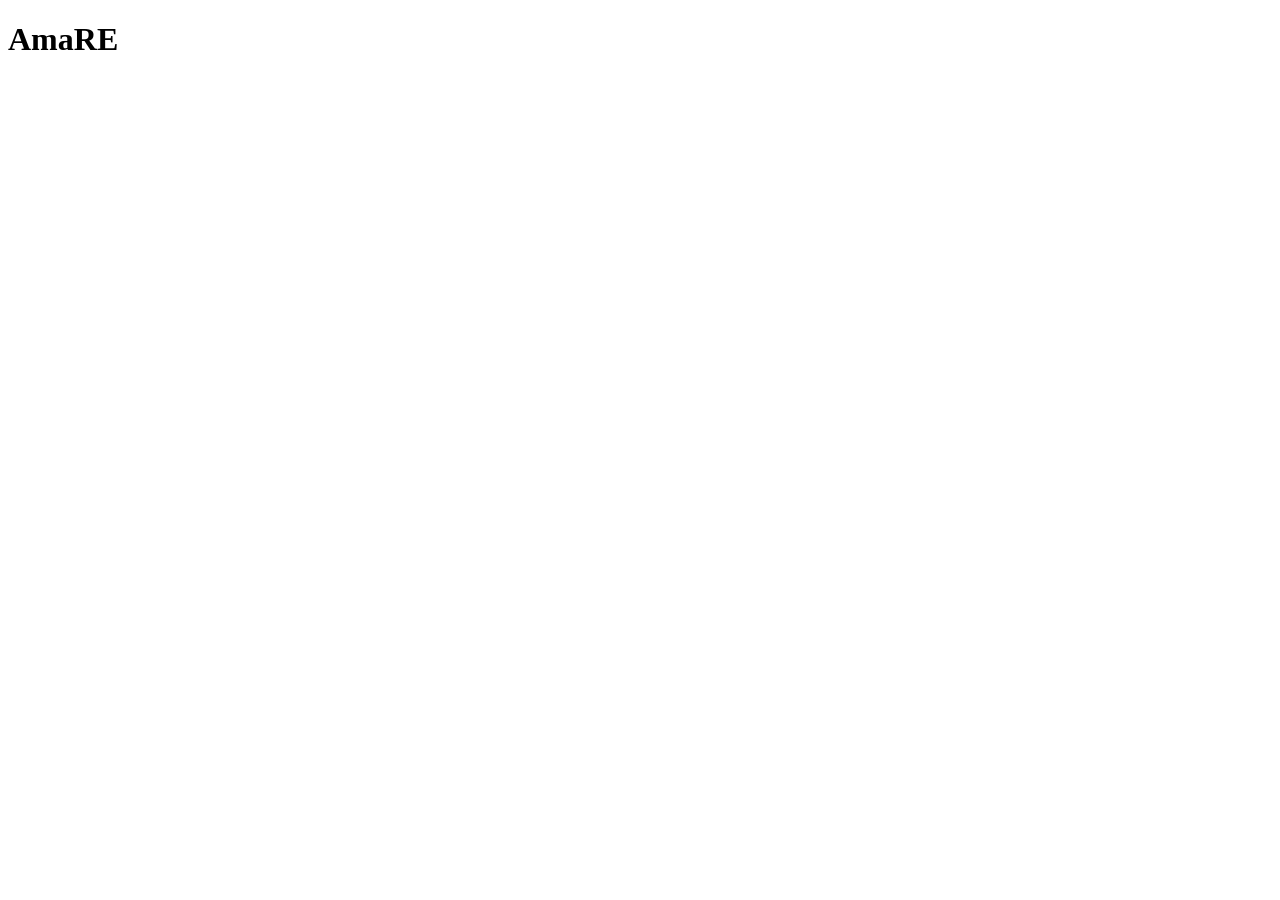
==== index.html @ 4868155d "rennomer le fichier en index" ====
<!DOCTYPE html>
<html lang="en">
<head>
    <meta charset="UTF-8">
    <meta name="viewport" content="width=device-width, initial-scale=1.0">
    <title>Document</title>
</head>
<body>
    <h1>AmaRE</h1>
</body>
</html>
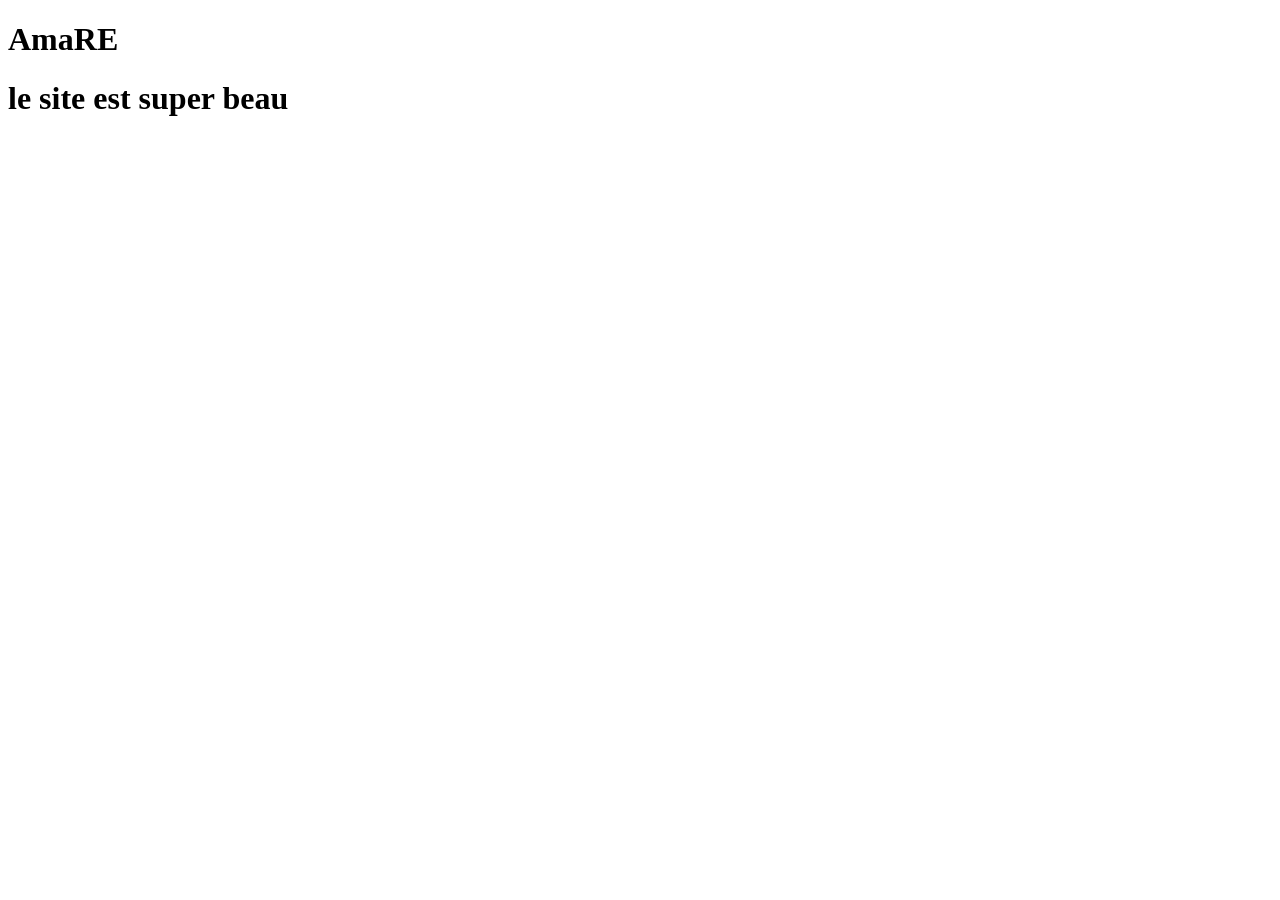
==== commit 52c66c4c: "ajout de texte" ====
--- a/index.html
+++ b/index.html
@@ -7,5 +7,7 @@
 </head>
 <body>
     <h1>AmaRE</h1>
+    <h1>le site est super beau</h1>
+    
 </body>
 </html>
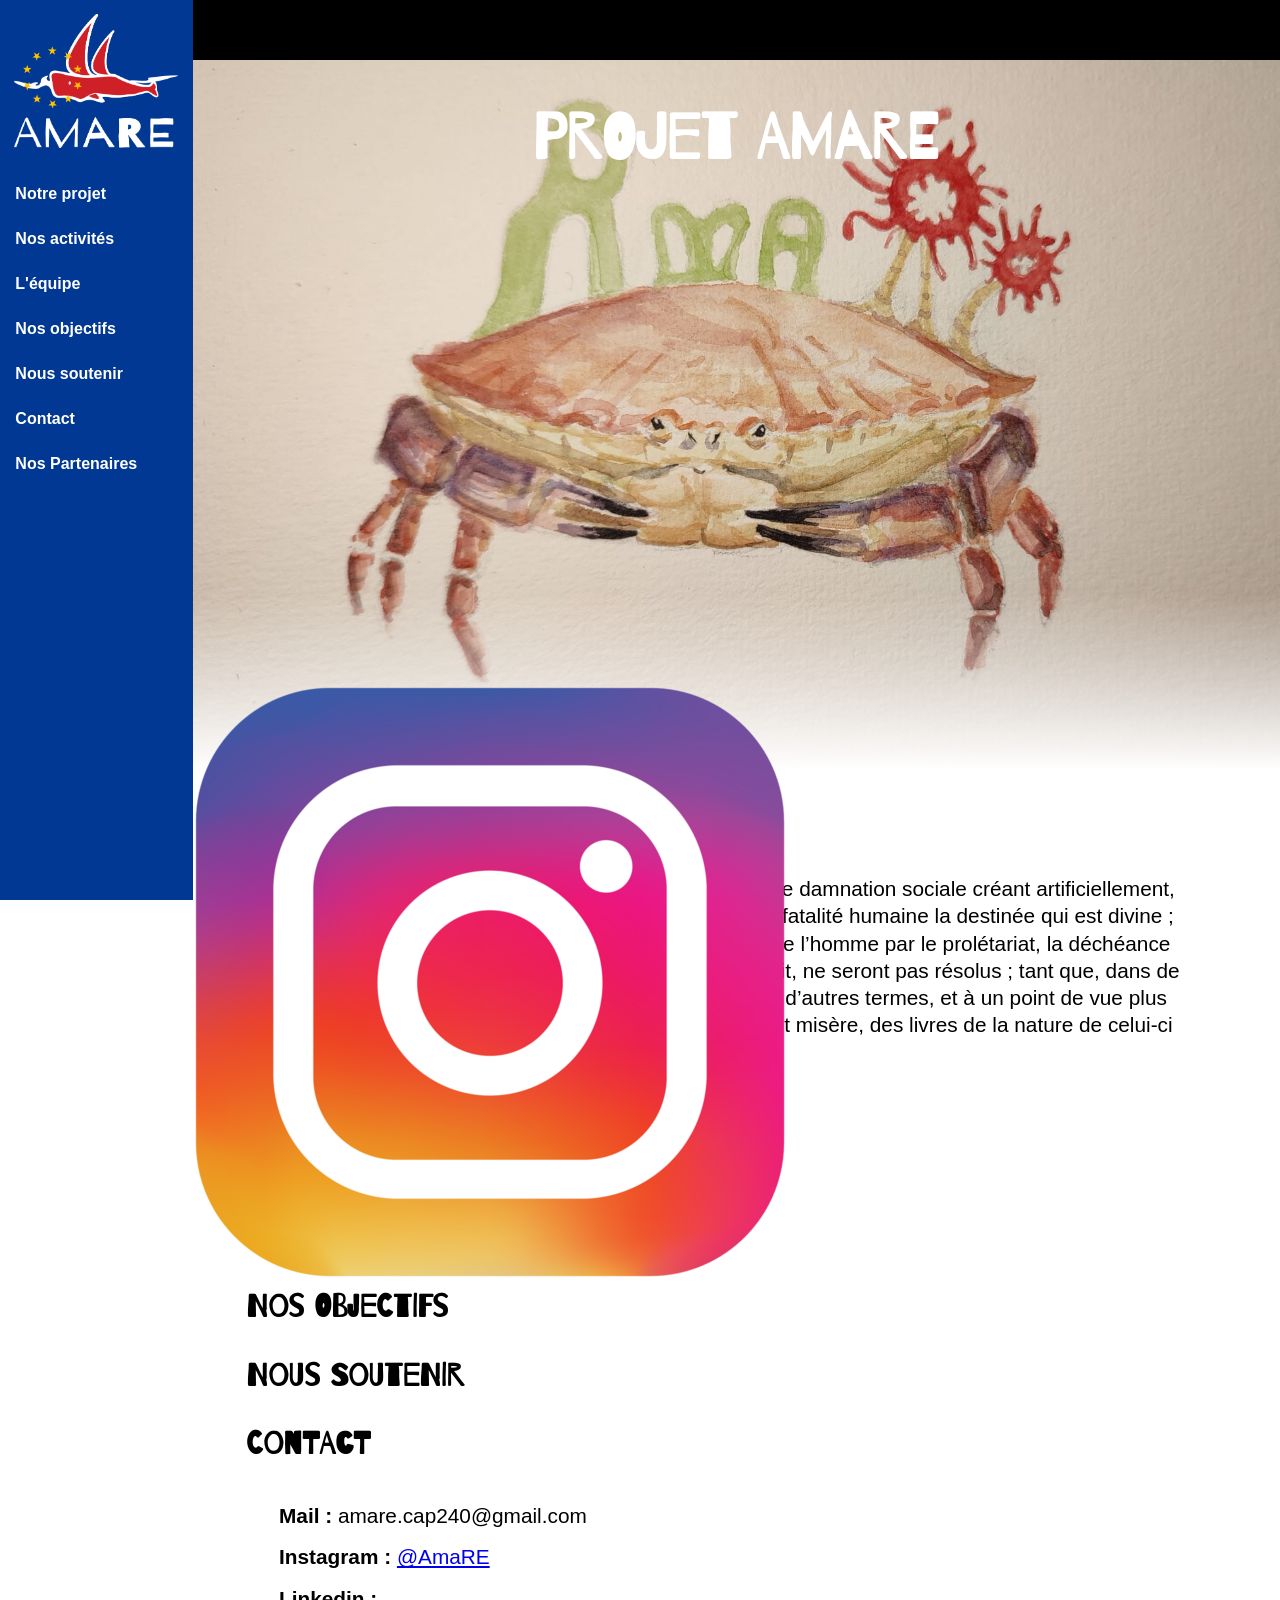
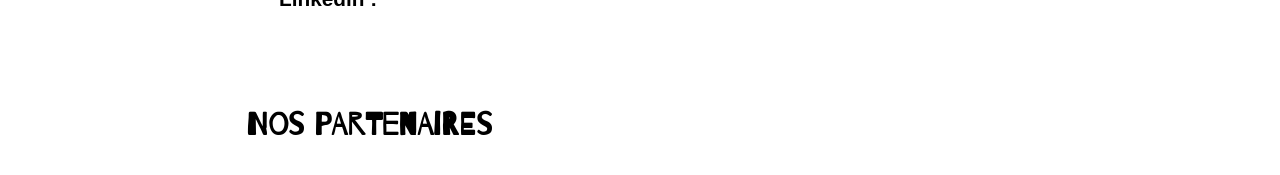
==== commit 502f9174: "mise à jour du site" ====
--- a/index.html
+++ b/index.html
@@ -4,10 +4,277 @@
     <meta charset="UTF-8">
     <meta name="viewport" content="width=device-width, initial-scale=1.0">
     <title>Document</title>
+    <link rel="preconnect" href="https://fonts.googleapis.com">
+    <link rel="preconnect" href="https://fonts.gstatic.com" crossorigin>
+    <link href="https://fonts.googleapis.com/css2?family=Barrio&display=swap" rel="stylesheet">
+ 
 </head>
-<body>
-    <h1>AmaRE</h1>
-    <h1>le site est super beau</h1>
-    
+
+<style>
+
+
+/*le bandeaux à gauche*/ 
+    
+    .ancre {
+        display: block;
+        margin: 5%;
+        color:white;
+        font-family: sans-serif;
+        text-decoration-line: none;
+        font-weight: 700;
+        text-align: left;
+        padding : 3%; 
+        line-height: 1.5;
+    }
+
+    .ancre:hover {
+  background-color: #002750;
+}
+
+
+    #lateral-panel-bloc {
+        /*-- positions et dimensions --*/
+        z-index: 999;
+        position: fixed;
+        top: 0;
+        left: 0;
+        width: 15%;
+        height: 100%;
+        border-right: 1px solid #003893;
+        background: #003893;
+        }
+    
+    #logo-association {
+         
+        margin:7.5% 7.5%;   
+        width: 85%;
+       
+    }
+    
+/*le corps de page*/
+    h1 {
+        
+        font-family: 'Barrio', sans-serif;
+        font-size: 400%;
+    }
+
+    h3 {
+        margin : 3%;
+        margin-left : 5%;
+        font-family:  'Barrio', sans-serif;
+        font-size :200%;
+    }
+
+    p {
+        margin : 8%; 
+        margin-top: 3%;
+        font-size : 130%;
+        font-family : sans-serif; 
+        color: black;
+        text-align : left;
+        line-height: 1.3;
+
+    }
+
+    #p_contact {
+        line-height: 2;
+    }
+
+    body { 
+        background-color: #FFF;
+        color :black;
+        }
+
+    #image-crabe {
+        mask-image: linear-gradient(to bottom, black 75%,transparent);
+    }
+
+    nav{
+        height: 60px;
+        background-color: black;
+        display: flex;
+        justify-content: flex-end;
+        align-items: center;
+    }
+    .links-container{
+        height: 100%;
+        width: 100%;
+        display: flex;
+        flex-direction: row;
+        align-items: center;
+    }
+
+    nav a{
+    height: 100%;
+    padding: 0 20px;
+    display: flex;
+    align-items: center;
+    text-decoration: none;
+    color: var(--text-color);
+    }
+    nav a:hover{
+    background-color: var(--accent-color);
+    }
+    nav .home-link{
+    margin-right: auto;
+    }
+    nav svg{
+    fill: var(--text-color);
+    }
+    #sidebar-active{
+    display: none;
+    }
+    .open-sidebar-button, .close-sidebar-button{
+    display: none;
+    }
+    @media(max-width: 450px){
+    .links-container{
+        flex-direction: column;
+        align-items: flex-start;
+
+        position: fixed;
+        top: 0;
+        right: -100%;
+        z-index: 10;
+        width: 300px;
+
+        background-color: var(--color-1);
+        box-shadow: -5px 0 5px rgba(0, 0, 0, 0.25);
+        transition: 0.75s ease-out;
+    }
+    nav a{
+        box-sizing: border-box;
+        height: auto;
+        width: 100%;
+        padding: 20px 30px;
+        justify-content: flex-start;
+    }
+    .open-sidebar-button, .close-sidebar-button{
+        padding: 20px;
+        display: block;
+    }
+    #sidebar-active:checked ~ .links-container{
+        right: 0;
+    }
+    #sidebar-active:checked ~ #overlay{
+        height: 100%;
+        width: 100%;
+        position: fixed;
+        top: 0;
+        left: 0;
+        z-index: 9;
+    }
+    }
+
+
+
+</style>
+
+<body style="margin : 0; padding-left: 15%">
+
+
+    <nav>
+        <input type="checkbox" id ="sidebar-active">
+        <label for="sidebar-active">
+            <svg xmlns="http://www.w3.org/2000/svg" height="40px" viewBox="0 -960 960 960" width="40px" fill="#e3e3e3"><path d="M120-240v-66.67h720V-240H120Zm0-206.67v-66.66h720v66.66H120Zm0-206.66V-720h720v66.67H120Z"/></svg>
+        </label>
+
+        <div class="links-container">
+            <label for="sidebar-active">
+                <svg xmlns="http://www.w3.org/2000/svg" height="40px" viewBox="0 -960 960 960" width="40px" fill="#e3e3e3"><path d="M120-240v-66.67h520V-240H120Zm673.33-48L600.67-480.67l192-192L840-625.33 695.33-480.67l145.34 145.34L793.33-288ZM120-448v-66.67h400V-448H120Zm0-205.33V-720h520v66.67H120Z"/></svg>
+            </label>
+        </div>
+
+    </nav>
+    <div id="lateral-panel-bloc" >
+
+        <img 
+            id="logo-association"
+            src="images/logo_texte_barrio_dessous.png"
+            alt="logo de l'association">
+        </img>
+        
+        <br>
+
+        <a class="ancre" href="#projet">Notre projet</a>
+
+
+        <a class="ancre" href="#activites">Nos activités</a>
+        
+        <a class="ancre" href="#equipe">L'équipe</a>
+
+        <a class="ancre" href="#objectifs">Nos objectifs</a>
+
+        <a class="ancre" href="#soutenir">Nous soutenir</a>
+
+        <a class="ancre" href="#contact">Contact</a>
+
+        <a class="ancre" href="#partenaire">Nos Partenaires</a>
+
+        <img 
+            id="icone_insta"
+            src="images/icone_insta.webp"
+        >
+
+
+    </div>
+
+
+    <div style="position: relative; display: inline-block;">
+        <img
+            id="image-crabe" 
+            src="images/crabe_amare.jpeg" 
+            style="width: 100%">
+        
+        <h1 
+            style="position: absolute; 
+            top: 5%; 
+            left: 50%;
+            transform: translate(-50%, -50%);
+            color: white; ">
+                PROJET AMARE   
+        </h1>
+        
+    </div>
+
+    <br>
+
+    
+    <h3 id="projet">Notre projet</h3>
+
+    <p id="p_projet"> 
+Tant qu’il existera, par le fait des lois et des
+mœurs, une damnation sociale créant
+artificiellement, en pleine civilisation, des enfers,
+et compliquant d’une fatalité humaine la destinée
+qui est divine ; tant que les trois problèmes du
+siècle, la dégradation de l’homme par le
+prolétariat, la déchéance de la femme par la faim,
+l’atrophie de l’enfant par la nuit, ne seront pas
+résolus ; tant que, dans de certaines régions,
+l’asphyxie sociale sera possible ; en d’autres
+termes, et à un point de vue plus étendu encore,
+tant qu’il y aura sur la terre ignorance et misère,
+des livres de la nature de celui-ci pourront ne pas
+être inutiles. 
+    </p>
+
+    <h3 id="activites">Nos activités</h3>
+    
+    <h3 id="equipe">L'équipe</h3>
+
+    <h3 id="objectifs">Nos objectifs</h3>
+
+    <h3 id="soutenir">Nous soutenir</h3>
+
+    <h3 id="contact">Contact</h3>
+
+    <p id="p_contact">
+    <strong>Mail :</strong> amare.cap240@gmail.com <br>
+    <strong>Instagram :</strong> <a href="https://www.instagram.com/amare_cap240/">@AmaRE</a><br>
+    <strong>Linkedin :</strong> 
+    </p>
+
+    <h3 id="partenaire">Nos Partenaires</h3>
 </body>
 </html>
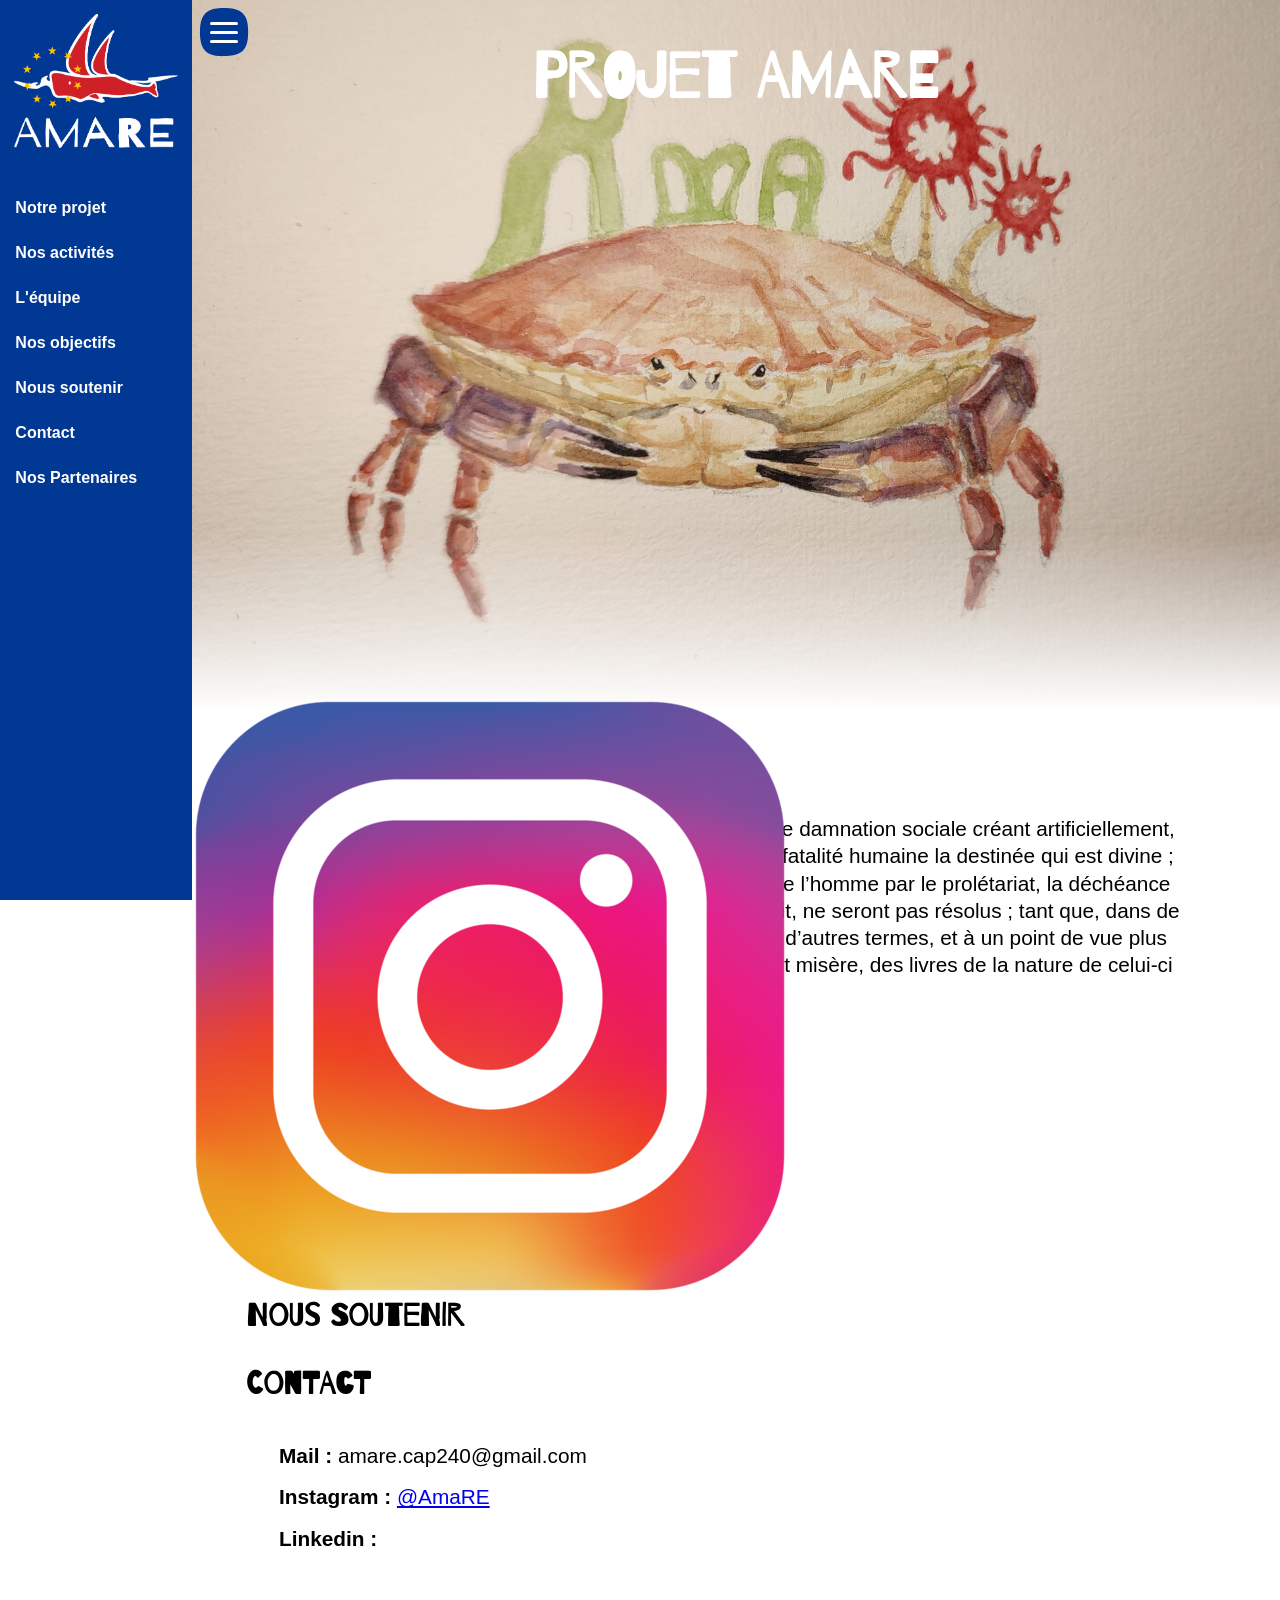
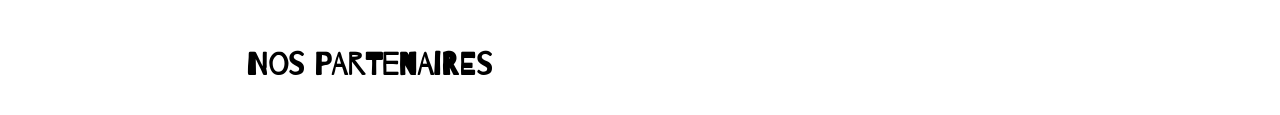
==== commit e6f40fec: "maj 29/07" ====
--- a/index.html
+++ b/index.html
@@ -3,189 +3,39 @@
 <head>
     <meta charset="UTF-8">
     <meta name="viewport" content="width=device-width, initial-scale=1.0">
-    <title>Document</title>
+    <title>AmaRe association</title>
     <link rel="preconnect" href="https://fonts.googleapis.com">
     <link rel="preconnect" href="https://fonts.gstatic.com" crossorigin>
     <link href="https://fonts.googleapis.com/css2?family=Barrio&display=swap" rel="stylesheet">
- 
-</head>
-
-<style>
+    <link href="style.css" rel="stylesheet">
 
 
-/*le bandeaux à gauche*/ 
-    
-    .ancre {
-        display: block;
-        margin: 5%;
-        color:white;
-        font-family: sans-serif;
-        text-decoration-line: none;
-        font-weight: 700;
-        text-align: left;
-        padding : 3%; 
-        line-height: 1.5;
-    }
-
-    .ancre:hover {
-  background-color: #002750;
-}
-
-
-    #lateral-panel-bloc {
-        /*-- positions et dimensions --*/
-        z-index: 999;
-        position: fixed;
-        top: 0;
-        left: 0;
-        width: 15%;
-        height: 100%;
-        border-right: 1px solid #003893;
-        background: #003893;
-        }
-    
-    #logo-association {
-         
-        margin:7.5% 7.5%;   
-        width: 85%;
-       
-    }
-    
-/*le corps de page*/
-    h1 {
-        
-        font-family: 'Barrio', sans-serif;
-        font-size: 400%;
-    }
-
-    h3 {
-        margin : 3%;
-        margin-left : 5%;
-        font-family:  'Barrio', sans-serif;
-        font-size :200%;
-    }
-
-    p {
-        margin : 8%; 
-        margin-top: 3%;
-        font-size : 130%;
-        font-family : sans-serif; 
-        color: black;
-        text-align : left;
-        line-height: 1.3;
-
-    }
-
-    #p_contact {
-        line-height: 2;
-    }
-
-    body { 
-        background-color: #FFF;
-        color :black;
-        }
-
-    #image-crabe {
-        mask-image: linear-gradient(to bottom, black 75%,transparent);
-    }
-
-    nav{
-        height: 60px;
-        background-color: black;
-        display: flex;
-        justify-content: flex-end;
-        align-items: center;
-    }
-    .links-container{
-        height: 100%;
-        width: 100%;
-        display: flex;
-        flex-direction: row;
-        align-items: center;
-    }
-
-    nav a{
-    height: 100%;
-    padding: 0 20px;
-    display: flex;
-    align-items: center;
-    text-decoration: none;
-    color: var(--text-color);
-    }
-    nav a:hover{
-    background-color: var(--accent-color);
-    }
-    nav .home-link{
-    margin-right: auto;
-    }
-    nav svg{
-    fill: var(--text-color);
-    }
-    #sidebar-active{
-    display: none;
-    }
-    .open-sidebar-button, .close-sidebar-button{
-    display: none;
-    }
-    @media(max-width: 450px){
-    .links-container{
-        flex-direction: column;
-        align-items: flex-start;
-
-        position: fixed;
-        top: 0;
-        right: -100%;
-        z-index: 10;
-        width: 300px;
-
-        background-color: var(--color-1);
-        box-shadow: -5px 0 5px rgba(0, 0, 0, 0.25);
-        transition: 0.75s ease-out;
-    }
-    nav a{
-        box-sizing: border-box;
-        height: auto;
-        width: 100%;
-        padding: 20px 30px;
-        justify-content: flex-start;
-    }
-    .open-sidebar-button, .close-sidebar-button{
-        padding: 20px;
-        display: block;
-    }
-    #sidebar-active:checked ~ .links-container{
-        right: 0;
-    }
-    #sidebar-active:checked ~ #overlay{
-        height: 100%;
-        width: 100%;
-        position: fixed;
-        top: 0;
-        left: 0;
-        z-index: 9;
-    }
-    }
+</head>
 
 
 
-</style>
+<body style="margin : 0">    
+    <input type="checkbox" id="lateral-panel-active" checked>
 
-<body style="margin : 0; padding-left: 15%">
+    <label for="lateral-panel-active" class="carrond" id="bouton">
+        <div class="barre"></div>
+        <div class="barre"></div>
+        <div class="barre"></div>
+    </label>
 
 
-    <nav>
-        <input type="checkbox" id ="sidebar-active">
-        <label for="sidebar-active">
-            <svg xmlns="http://www.w3.org/2000/svg" height="40px" viewBox="0 -960 960 960" width="40px" fill="#e3e3e3"><path d="M120-240v-66.67h720V-240H120Zm0-206.67v-66.66h720v66.66H120Zm0-206.66V-720h720v66.67H120Z"/></svg>
-        </label>
+    <svg height="0" width="0">
+        <defs>
+            <clipPath id="carrond" clipPathUnits="objectBoundingBox">
+            <path transform="scale(0.01 0.01)" d="m 47.1,87.8 c -2.6,-0.1 -3.1,-0.1 -5.6,-0.3 -11.6,-1.1 -19.3,-4.9 -23.7,-11.8 -2.4,-3.9 -4.1,-8.8 -4.8,-14.9 -0.8,-6.3 -0.8,-15.2 0,-21.5 2.2,-17 10.6,-24.8 28.5,-26.6 4.7,-0.4 12,-0.5 16.8,0 13.3,1.1 21.3,5.7 25.5,14.4 2.4,5 3.7,11.4 3.9,20 0.1,6.9 -0.2,12.9 -1.2,17.7 -2.6,12.4 -9.3,19 -22,21.6 -4.6,0.9 -10.7,1.3 -17.4,1.1 z" />
+            </clipPath>
+        </defs>
+    </svg>
 
-        <div class="links-container">
-            <label for="sidebar-active">
-                <svg xmlns="http://www.w3.org/2000/svg" height="40px" viewBox="0 -960 960 960" width="40px" fill="#e3e3e3"><path d="M120-240v-66.67h520V-240H120Zm673.33-48L600.67-480.67l192-192L840-625.33 695.33-480.67l145.34 145.34L793.33-288ZM120-448v-66.67h400V-448H120Zm0-205.33V-720h520v66.67H120Z"/></svg>
-            </label>
-        </div>
 
-    </nav>
+    
+        
+
     <div id="lateral-panel-bloc" >
 
         <img 
@@ -220,61 +70,63 @@
     </div>
 
 
-    <div style="position: relative; display: inline-block;">
-        <img
-            id="image-crabe" 
-            src="images/crabe_amare.jpeg" 
-            style="width: 100%">
+    <div id="main-content">
+        <div style="position: relative; display: inline-block;">
+            <img
+                id="image-crabe" 
+                src="images/crabe_amare.jpeg" 
+                style="width: 100%">
+            
+            <h1 
+                style="position: absolute; 
+                top: 5%; 
+                left: 50%;
+                transform: translate(-50%, -50%);
+                color: white; ">
+                    PROJET AMARE   
+            </h1>
+            
+        </div>
+
+        <br>
+
         
-        <h1 
-            style="position: absolute; 
-            top: 5%; 
-            left: 50%;
-            transform: translate(-50%, -50%);
-            color: white; ">
-                PROJET AMARE   
-        </h1>
+        <h3 id="projet">Notre projet</h3>
+
+        <p id="p_projet"> 
+    Tant qu’il existera, par le fait des lois et des
+    mœurs, une damnation sociale créant
+    artificiellement, en pleine civilisation, des enfers,
+    et compliquant d’une fatalité humaine la destinée
+    qui est divine ; tant que les trois problèmes du
+    siècle, la dégradation de l’homme par le
+    prolétariat, la déchéance de la femme par la faim,
+    l’atrophie de l’enfant par la nuit, ne seront pas
+    résolus ; tant que, dans de certaines régions,
+    l’asphyxie sociale sera possible ; en d’autres
+    termes, et à un point de vue plus étendu encore,
+    tant qu’il y aura sur la terre ignorance et misère,
+    des livres de la nature de celui-ci pourront ne pas
+    être inutiles. 
+        </p>
+
+        <h3 id="activites">Nos activités</h3>
         
+        <h3 id="equipe">L'équipe</h3>
+
+        <h3 id="objectifs">Nos objectifs</h3>
+
+        <h3 id="soutenir">Nous soutenir</h3>
+
+        <h3 id="contact">Contact</h3>
+
+        <p id="p_contact">
+        <strong>Mail :</strong> amare.cap240@gmail.com <br>
+        <strong>Instagram :</strong> <a href="https://www.instagram.com/amare_cap240/">@AmaRE</a><br>
+        <strong>Linkedin :</strong> 
+        </p>
+
+        <h3 id="partenaire">Nos Partenaires</h3>
     </div>
-
-    <br>
-
-    
-    <h3 id="projet">Notre projet</h3>
-
-    <p id="p_projet"> 
-Tant qu’il existera, par le fait des lois et des
-mœurs, une damnation sociale créant
-artificiellement, en pleine civilisation, des enfers,
-et compliquant d’une fatalité humaine la destinée
-qui est divine ; tant que les trois problèmes du
-siècle, la dégradation de l’homme par le
-prolétariat, la déchéance de la femme par la faim,
-l’atrophie de l’enfant par la nuit, ne seront pas
-résolus ; tant que, dans de certaines régions,
-l’asphyxie sociale sera possible ; en d’autres
-termes, et à un point de vue plus étendu encore,
-tant qu’il y aura sur la terre ignorance et misère,
-des livres de la nature de celui-ci pourront ne pas
-être inutiles. 
-    </p>
-
-    <h3 id="activites">Nos activités</h3>
-    
-    <h3 id="equipe">L'équipe</h3>
-
-    <h3 id="objectifs">Nos objectifs</h3>
-
-    <h3 id="soutenir">Nous soutenir</h3>
-
-    <h3 id="contact">Contact</h3>
-
-    <p id="p_contact">
-    <strong>Mail :</strong> amare.cap240@gmail.com <br>
-    <strong>Instagram :</strong> <a href="https://www.instagram.com/amare_cap240/">@AmaRE</a><br>
-    <strong>Linkedin :</strong> 
-    </p>
-
-    <h3 id="partenaire">Nos Partenaires</h3>
 </body>
 </html>
--- a/style.css
+++ b/style.css
@@ -0,0 +1,150 @@
+/*le bandeaux à gauche*/ 
+    
+svg, img {
+        display: block;
+}
+
+.ancre {
+        display: block;
+        margin: 5%;
+        color:white;
+        font-family: sans-serif;
+        text-decoration-line: none;
+        font-weight: 700;
+        text-align: left;
+        padding : 3%; 
+        line-height: 1.5;
+}
+
+.ancre:hover {
+  background-color: #002750;
+}
+
+
+#lateral-panel-active {
+        position: fixed;
+        top: 0;
+        left: 0;
+        opacity: 0;
+        width: 1px;
+        height: 1px;
+        margin: -1px;
+        overflow: hidden;
+        clip: rect(0, 0, 0, 0);
+        white-space: nowrap;
+        border: 0;
+        padding: 0;
+    }
+
+#lateral-panel-bloc {
+    z-index: 999;
+    position: fixed;
+    top: 0;
+    left: 0;
+    width: 15%;
+    height: 100%;
+    background: #003893;
+    transform: translateX(-100%);
+    transition: transform 0.3s ease-out;
+}
+
+#lateral-panel-active:checked ~ #lateral-panel-bloc {
+    transform: translateX(0);
+}
+
+.carrond {
+    z-index: 1000;
+    position: fixed;
+    width: 4rem;
+    height: 4rem;
+    background: #003893;
+    clip-path: url(#carrond);
+    cursor: pointer;
+    display: flex;
+    flex-direction: column;
+    align-items: center;
+    justify-content: center;
+    gap: 6px;
+}
+
+.carrond:hover {
+    background-color: #002750;
+}
+
+.barre {
+    width: 45%;
+    height: 3px;
+    background-color: white;
+    border-radius: 2px;
+    transition: transform 0.3s ease, opacity 0.3s ease;
+    }
+
+      
+#logo-association {
+        margin:7.5% 7.5%;   
+        width: 85%;   
+}
+    
+#bouton {
+    position : fixed;
+    left : 15%;
+    transform: translateX(-350%);
+    transition: transform 0.3s ease-out;
+}
+
+#lateral-panel-active:checked ~ #bouton {
+    transform: translateX(0%);
+}
+
+
+
+
+/*le corps de page*/
+
+#main-content {
+        padding-left: 15%;
+        transition: padding-left 0.3s ease-out;
+}
+
+#lateral-panel-active:not(:checked) ~ #main-content {
+        padding-left: 0;
+}
+
+h1 {
+        
+        font-family: 'Barrio', sans-serif;
+        font-size: 400%;
+}
+
+h3 {
+        margin : 3%;
+        margin-left : 5%;
+        font-family:  'Barrio', sans-serif;
+        font-size :200%;
+}
+
+p {
+        margin : 8%; 
+        margin-top: 3%;
+        font-size : 130%;
+        font-family : sans-serif; 
+        color: black;
+        text-align : left;
+        line-height: 1.3;
+
+}
+
+#p_contact {
+        line-height: 2;
+}
+
+body { 
+        background-color: #FFF;
+        color :black;
+    }
+
+#image-crabe {
+        mask-image: linear-gradient(to bottom, black 75%,transparent);
+}
+
+    
